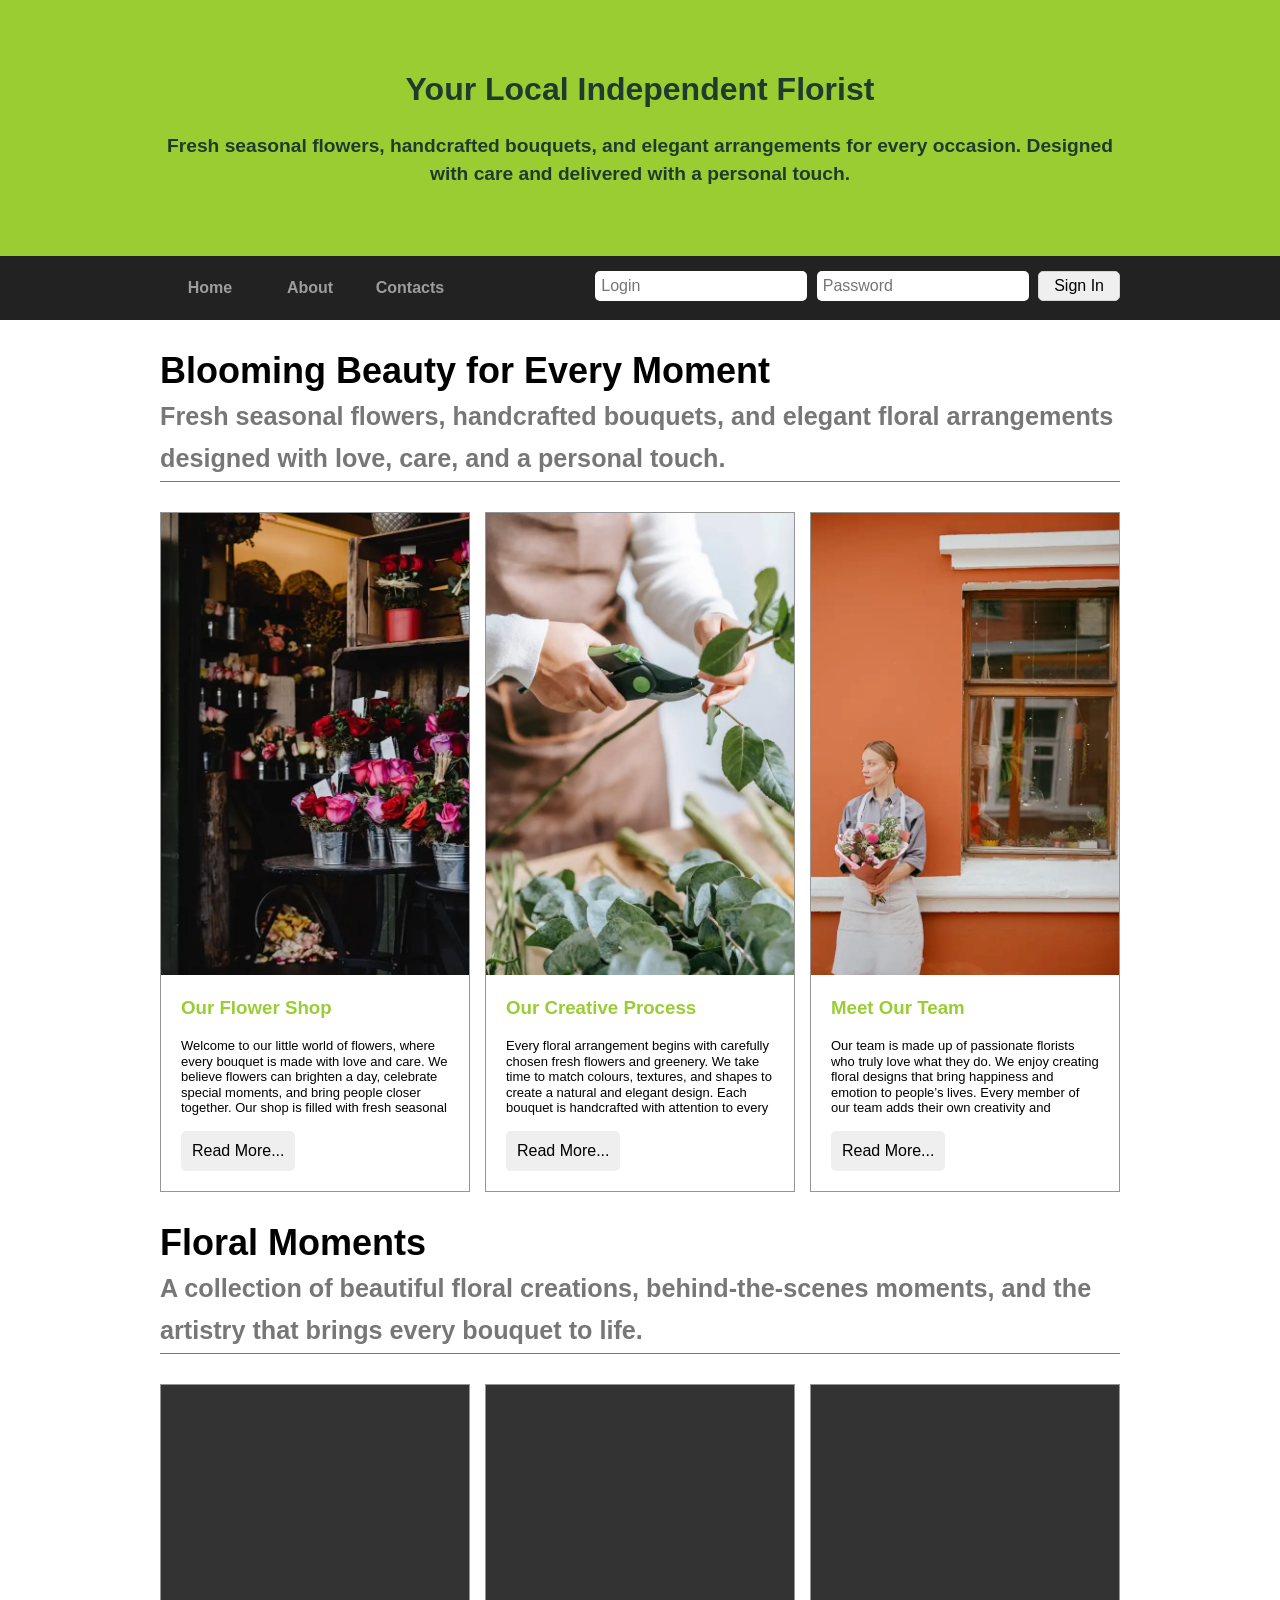
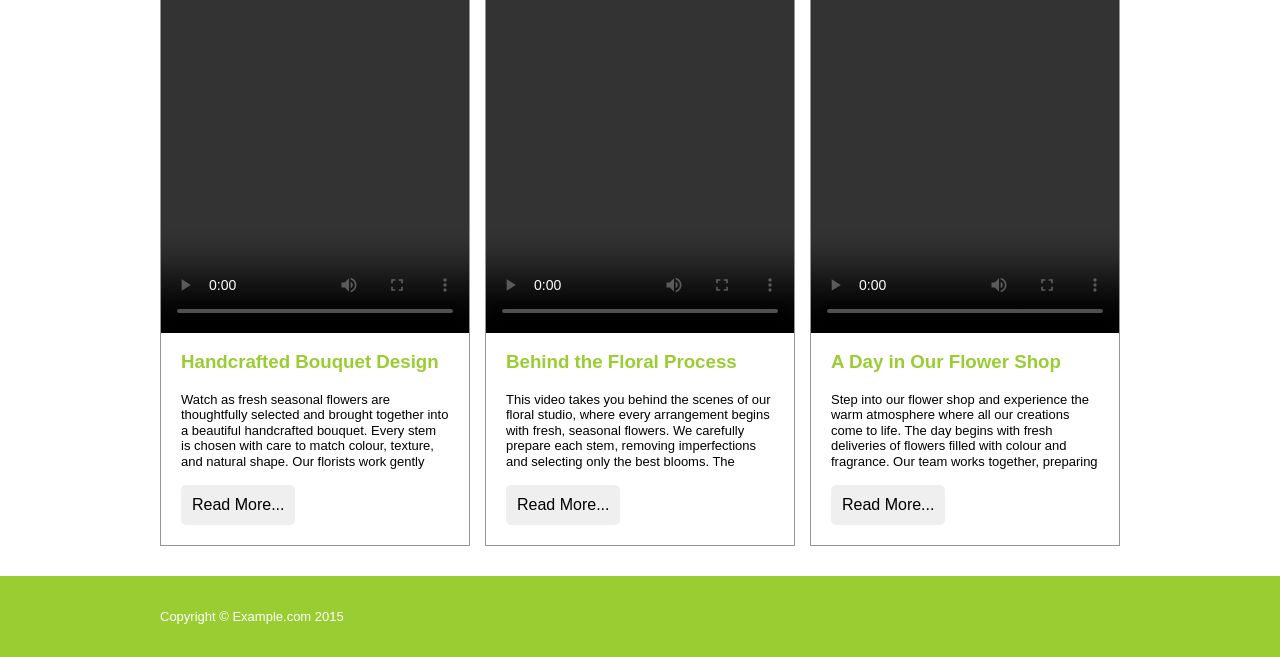
==== index.html @ 8639bf20 "add links for all pages" ====
<!DOCTYPE html>
<html lang="en">
<head>
    <meta charset="UTF-8">
    <meta http-equiv="X-UA-Compatible" content="IE=edge">
    <meta name="viewport" content="width=device-width, initial-scale=1.0">
	<link rel="stylesheet" type="text/css" href="css/normalize.css">
	<link rel="stylesheet" href="css/style.css">
    <title>Your Local Independent Florist</title>
</head>
<body>
    <header class="header">
        <div class="container">
            <h1>Your Local Independent Florist</h1>
            <h2><small>Fresh seasonal flowers, handcrafted bouquets, and elegant arrangements for every occasion. 
				Designed with care and delivered with a personal touch.</small></h2>
        </div>
    </header>
    <nav class="page-navigation">
		<div class="container">
			<ul>
				<li><a href="index.html">Home</a></li>
				<li><a href="about.html">About</a></li>
				<li><a href="contacts.html">Contacts</a></li>
			</ul>

			<!-- LOGIN FORM -->
			<form action="#" class="login">
				<input type="text" placeholder="Login" required="">
				<input type="password" placeholder="Password" required="">
				<input type="submit" value="Sign In">
			</form>
			<!-- /LOGIN FORM -->
		</div>
	</nav>
    <main>
        <div class="container">
            <h2 class="collection-title">Blooming Beauty for Every Moment<br>
				<small>Fresh seasonal flowers, handcrafted bouquets, and elegant floral arrangements designed 
					with love, care, and a personal touch.</small></h2>
            <div class="collections">
				<!-- add slider  -->
				<div class="collection-item-outer">
					<div class="collection-item">
						<img src="images/profile3.webp" alt="List picture">
						<div class="collection-text">
							<h3>Our Flower Shop</h3>
							<p>Welcome to our little world of flowers, where every bouquet is made with 
								love and care. We believe flowers can brighten a day, celebrate special 
								moments, and bring people closer together. Our shop is filled with fresh 
								seasonal blooms, soft colours, and natural beauty. Every arrangement is 
								designed to feel personal and unique. Whether it is a small gift or a large 
								celebration, we want every customer to feel welcome here. We carefully select 
								flowers to ensure freshness and quality every day. Creating warm and beautiful 
								floral experiences is at the heart of everything we do.
							</p>
							<button onclick="showText(this)">Read More...</button>
						</div>
					</div>
				</div>
				<div class="collection-item-outer">
					<div class="collection-item">
						<img src="images/profile1.webp" alt="List picture">
						<div class="collection-text">
							<h3>Our Creative Process</h3>
							<p>Every floral arrangement begins with carefully chosen fresh flowers and greenery. 
								We take time to match colours, textures, and shapes to create a natural and elegant 
								design. Each bouquet is handcrafted with attention to every small detail. We believe 
								the creative process should feel calm, thoughtful, and inspiring. From the first stem 
								to the final ribbon, every step is done with care. Seasonal flowers help us create 
								arrangements that feel fresh and full of life. Our goal is to make every bouquet look 
								beautiful and feel meaningful.
							</p>
							<button onclick="showText(this)">Read More...</button>
						</div>
					</div>
				</div>
				<div class="collection-item-outer">
					<div class="collection-item">
						<img src="images/profile2.webp" alt="List picture">
						<div class="collection-text">
							<h3>Meet Our Team</h3>
							<p>Our team is made up of passionate florists who truly love what they do. We enjoy creating 
								floral designs that bring happiness and emotion to people’s lives. Every member of our team 
								adds their own creativity and personal touch to each arrangement. We work together in a 
								warm and friendly atmosphere filled with inspiration and fresh flowers. Attention to detail 
								and care for our customers are very important to us. We love helping people choose flowers 
								for both everyday moments and special occasions. Sharing beauty through flowers is what inspires 
								us every day.
							</p>
							<button onclick="showText(this)">Read More...</button>
						</div>
					</div>
				</div>
			</div>
            <h2 class="collection-title">Floral Moments<br>
				<small>A collection of beautiful floral creations, behind-the-scenes moments, and the artistry that brings 
					every bouquet to life.</small></h2>
            <div class="collections">
				<div class="collection-item-outer">
					<div class="collection-item">
						
							<video controls="">
								<source src="video/clip1.mp4" type="video/mp4">
							</video>
						
						<div class="collection-text">
							<h3>Handcrafted Bouquet Design</h3>
							<p>Watch as fresh seasonal flowers are thoughtfully selected and brought together into a beautiful 
								handcrafted bouquet. Every stem is chosen with care to match colour, texture, and natural shape. 
								Our florists work gently and precisely to create a balanced and elegant arrangement. You can see 
								how simple blooms slowly transform into something truly special. Each step is done by hand, with 
								attention to detail and a calm creative flow. The result is a bouquet that feels natural, warm, 
								and full of life. It is a small glimpse into the art behind every floral design we create.
							</p>
							<button onclick="showText(this)">Read More...</button>
						</div>
					</div>
				</div>
				<div class="collection-item-outer">
					<div class="collection-item">
						
							<video controls="">
								<source src="video/clip2.mp4" type="video/mp4">
							</video>
						
						<div class="collection-text">
							<h3>Behind the Floral Process</h3>
							<p>This video takes you behind the scenes of our floral studio, where every arrangement begins with 
								fresh, seasonal flowers. We carefully prepare each stem, removing imperfections and selecting only 
								the best blooms. The process is slow and thoughtful, allowing creativity to guide every decision. 
								Colours and shapes are combined in a way that feels natural and harmonious. You will see how ideas 
								gradually turn into real floral compositions. Every detail matters, from the first selection to the 
								final arrangement. It is a quiet look into the care and passion behind our work.
							</p>
							<button onclick="showText(this)">Read More...</button>
						</div>
					</div>
				</div>
				<div class="collection-item-outer">
					<div class="collection-item">
						
							<video controls="">
								<source src="video/clip3.mp4" type="video/mp4">
							</video>
						
						<div class="collection-text">
							<h3>A Day in Our Flower Shop</h3>
							<p>Step into our flower shop and experience the warm atmosphere where all our creations come to life. The 
								day begins with fresh deliveries of flowers filled with colour and fragrance. Our team works together, 
								preparing bouquets for different occasions and special moments. Customers come in looking for something 
								meaningful, and we help them choose with care and attention. Throughout the day, the shop is filled with 
								creativity, conversation, and the beauty of nature. Every arrangement is made with a personal touch and 
								genuine passion. It is a simple but inspiring glimpse into our everyday world.
							</p>
							<button onclick="showText(this)">Read More...</button>
						</div>
					</div>  
				</div>
			</div>
        </div>
    </main>
    <footer class="footer">
		<div class="container">
			<p>Copyright © Example.com 2015</p>
		</div>
	</footer>
	<script type="text/javascript" src="js/script.js"></script>
</body>
</html>
---- css/style.css ----
/* GENERAL */
body {
	font-family: Arial, San-Serif;
	font-size: 100%;
}
ul {
	margin: 0;
	padding: 0;
}
ul li {
	list-style-type: none;
}
a {
	text-decoration: none;
}
p {
	font-size: 13px;
	line-height: 1.2em;
}
.container {
	margin: 0 auto;
	width: 960px;
}
/* HEADER */
.header {
    padding: 50px 0;
    background-color: yellowgreen;
}
.header h1,
.header h2 {
    color: #1F3B2D; 
    text-align: center;
}
/* NAVIGATION */
.page-navigation {
	background-color: #222;
	min-height: 64px;
}
.page-navigation li {
    float: left;
    width: 100px;
}
.page-navigation a {
    display: block;
    color: #9d9d9d;
    font-weight: bold;
    text-align: center;
    line-height: 4em;
}
.page-navigation li a:hover {
	color: yellowgreen;
	background-color: black;
}
.login {
    float: right;
    padding: 15px 0;
}
.login input[type="text"],
.login input[type="password"] {
    padding: 5px;
    margin-right: 5px;
    border: 1px solid transparent;
    border-radius: 5px;
    outline: none;
}
.login input[type="submit"] {
    padding: 5px 15px;
    border: 1px solid lightgray;
    border-radius: 5px;
}
.login input[type="submit"]:hover,
button:hover {
    background-color: darkgrey;
    color: white;
}
/* MAIN */
.collection-title {
    padding-bottom: 5px;
    border-bottom: 1px solid #777;
    font-size: 36px;
}
.collection-title small {
    color: #777;
    font-size: 70%;
}
.collections {
    overflow: auto;
}
.collections > div:first-child {
    padding-left: 0;
    padding-right: 10px;
}
.collections > div:last-child {
    padding-left: 10px;
    padding-right: 0;
}
.collection-item-outer {
    float: left;
    padding-right: 5px;
    padding-left: 5px;
    width: calc(100% /3);
    box-sizing: border-box;
}
.collection-item {
    border: 1px solid #959595;
}
.collection-item img {
    width: 100%;
}
.collection-text {
    padding: 0 20px 20px 20px;
}
.collection-text h3 {
    color: yellowgreen;
    white-space: nowrap;
    overflow: hidden;
    text-overflow: ellipsis;
}
.collection-text p {
    height: 80px;
    overflow: hidden;
}
.collection-text button {
    padding: 10px;
    border: 1px solid transparent;
    border-radius: 5px;
}
.collection-item video {
    width: 100%;
    aspect-ratio: 9 / 16;
    object-fit: contain;
    display: block;
    background-color: black;
}


/* FOOTER */
.footer {
    background-color: yellowgreen;
    color: white;
    padding: 20px 0;
    margin-top: 30px;
}
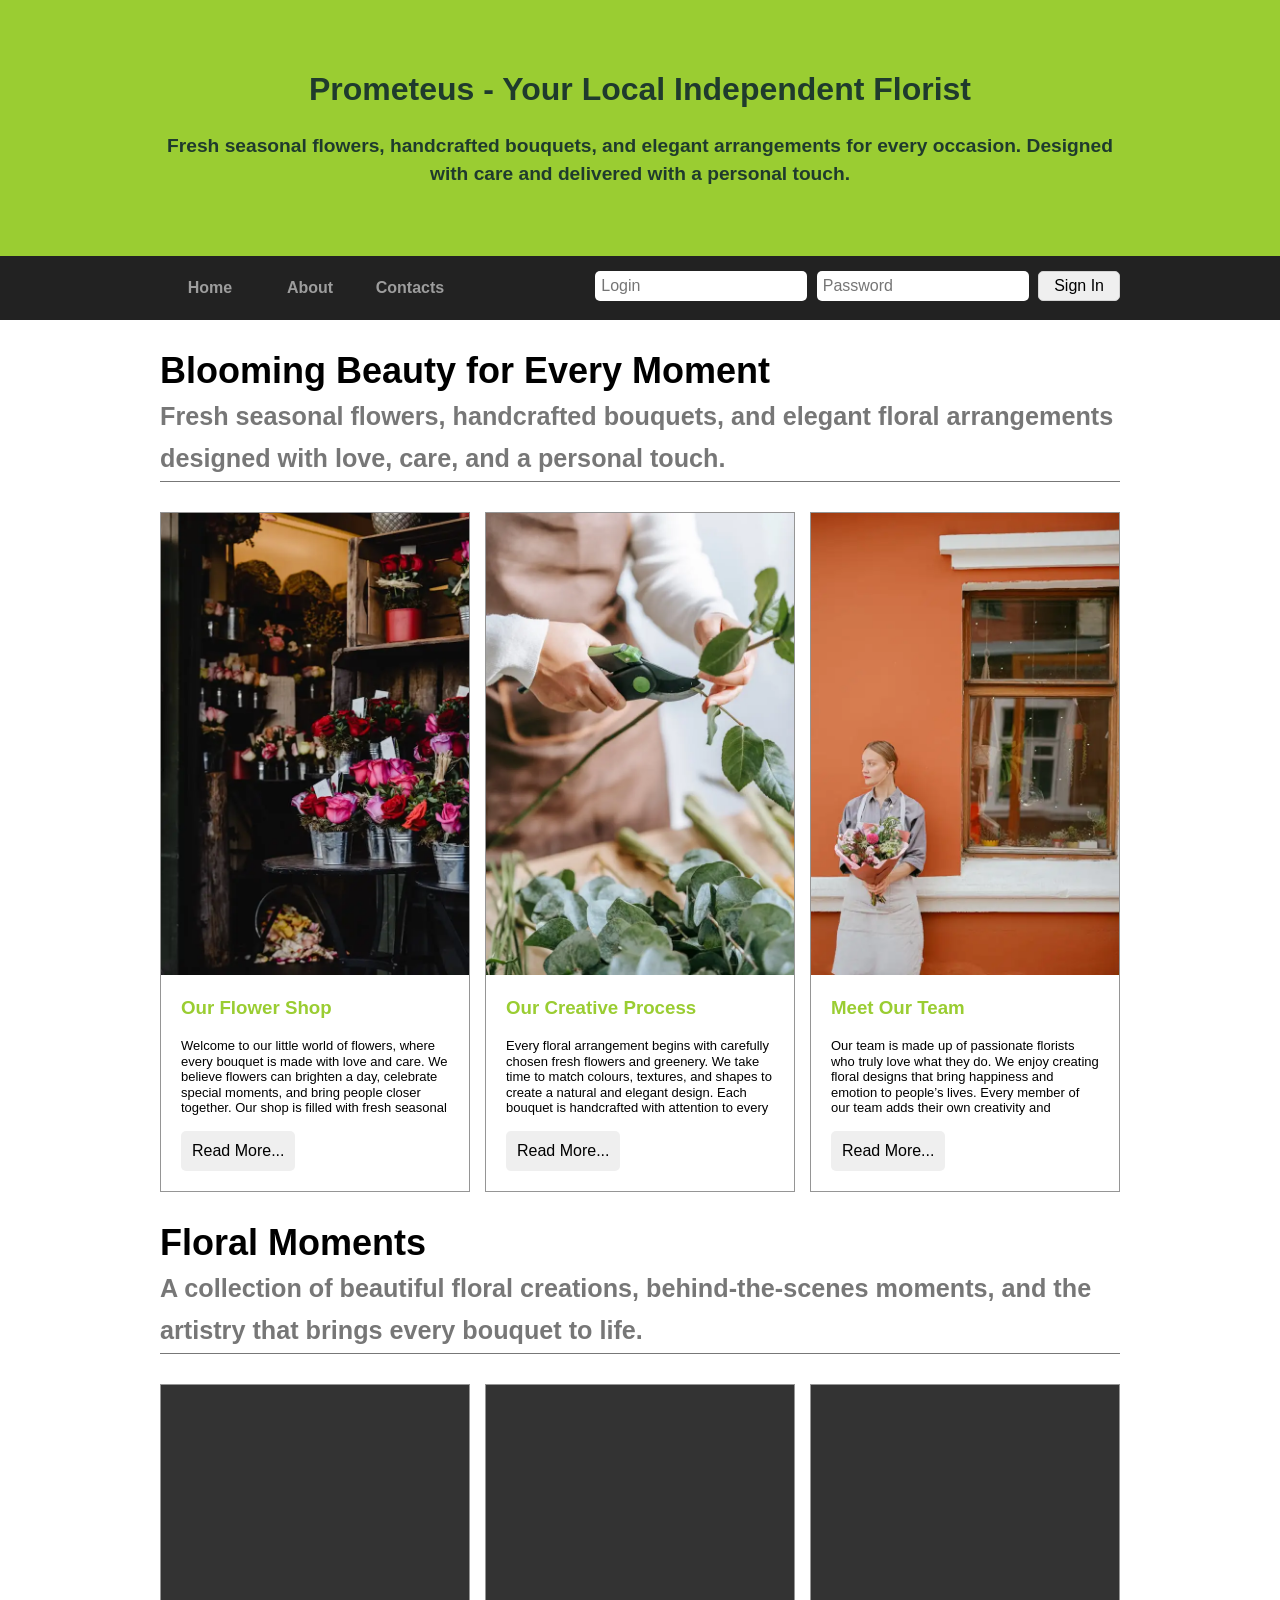
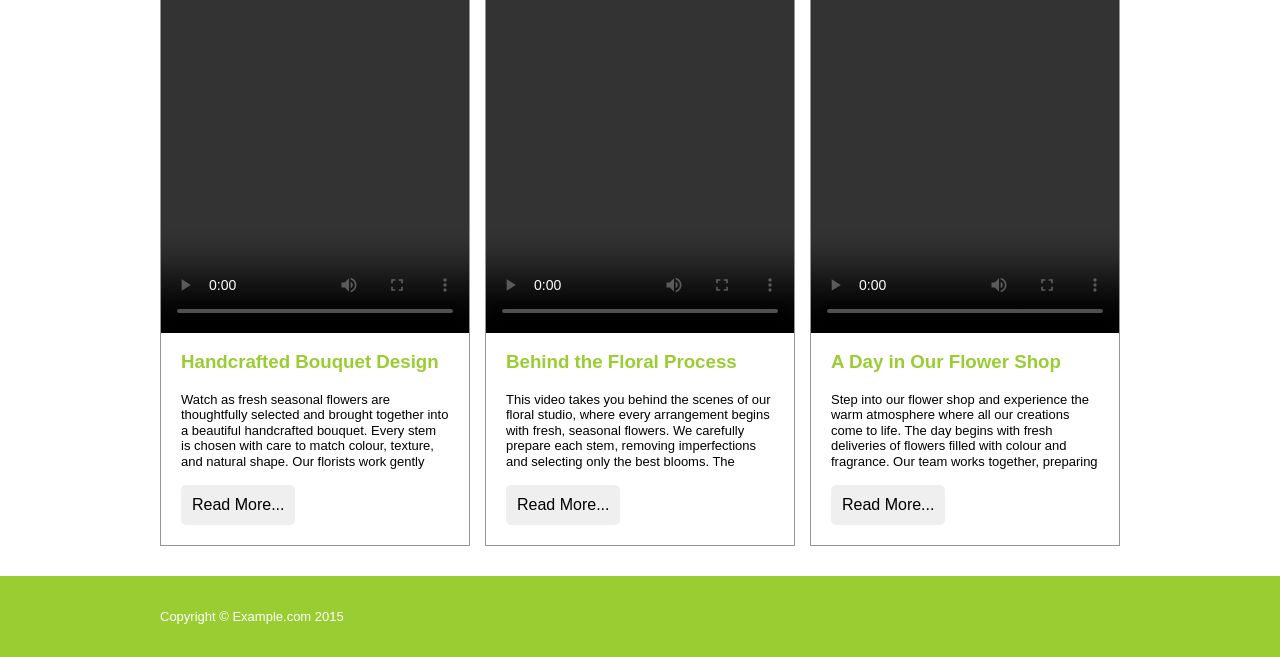
==== commit 1ae002f7: "add Prometeus to title" ====
--- a/index.html
+++ b/index.html
@@ -6,12 +6,12 @@
     <meta name="viewport" content="width=device-width, initial-scale=1.0">
 	<link rel="stylesheet" type="text/css" href="css/normalize.css">
 	<link rel="stylesheet" href="css/style.css">
-    <title>Your Local Independent Florist</title>
+    <title>Prometeus - Your Local Independent Florist</title>
 </head>
 <body>
     <header class="header">
         <div class="container">
-            <h1>Your Local Independent Florist</h1>
+            <h1>Prometeus - Your Local Independent Florist</h1>
             <h2><small>Fresh seasonal flowers, handcrafted bouquets, and elegant arrangements for every occasion. 
 				Designed with care and delivered with a personal touch.</small></h2>
         </div>
--- a/css/style.css
+++ b/css/style.css
@@ -131,6 +131,82 @@
     object-fit: contain;
     display: block;
     background-color: black;
+}
+
+/* SLIDER */
+
+/* ABOUT PAGE */
+.about-grid {
+    display: grid;
+    grid-template-columns: 1fr 1fr;
+    grid-gap: 20px;
+}
+
+.about-content {
+    color: #1F3B2D;
+    border: 1px solid #959595;
+    border-radius: 5px;
+    padding: 0 10px 10px 10px;
+    background-image: linear-gradient(to bottom, #BEDF7C, yellowgreen);
+}
+
+.about-content-text {
+    font-size: 1em;
+    line-height: 1.5em;
+}
+
+/* CONTACT PAGE */
+.contact-info {
+    margin-top: 20px;
+    line-height: 2em;
+    font-size: 1.5em;
+}
+/* CONTACT FORM */
+.send-message {
+    font-size: 1.5em;
+    margin-top: 20px;
+    resize: vertical;
+}
+.contact-form {
+    display: grid;
+    grid-template-areas:
+        "name email"
+        "message message"
+        "submit submit";
+    grid-gap: 20px;
+    margin-top: 20px;
+}
+
+.form-name {
+    grid-area: name;
+}
+
+.form-email {
+    grid-area: email;
+
+}
+
+.form-message {
+    grid-area: message;
+    height: 200px;
+    resize: vertical;
+}
+
+.form-submit {
+    grid-area: submit;
+    background-color: yellowgreen;
+    color: white;
+    border: 1px solid transparent;
+}
+
+.contact-form input,
+.contact-form textarea {
+    width: 100%;
+    padding: 10px;
+    /* margin-bottom: 10px; */
+    border: 1px solid #ccc;
+    border-radius: 5px;
+    box-sizing: border-box;
 }
 
 
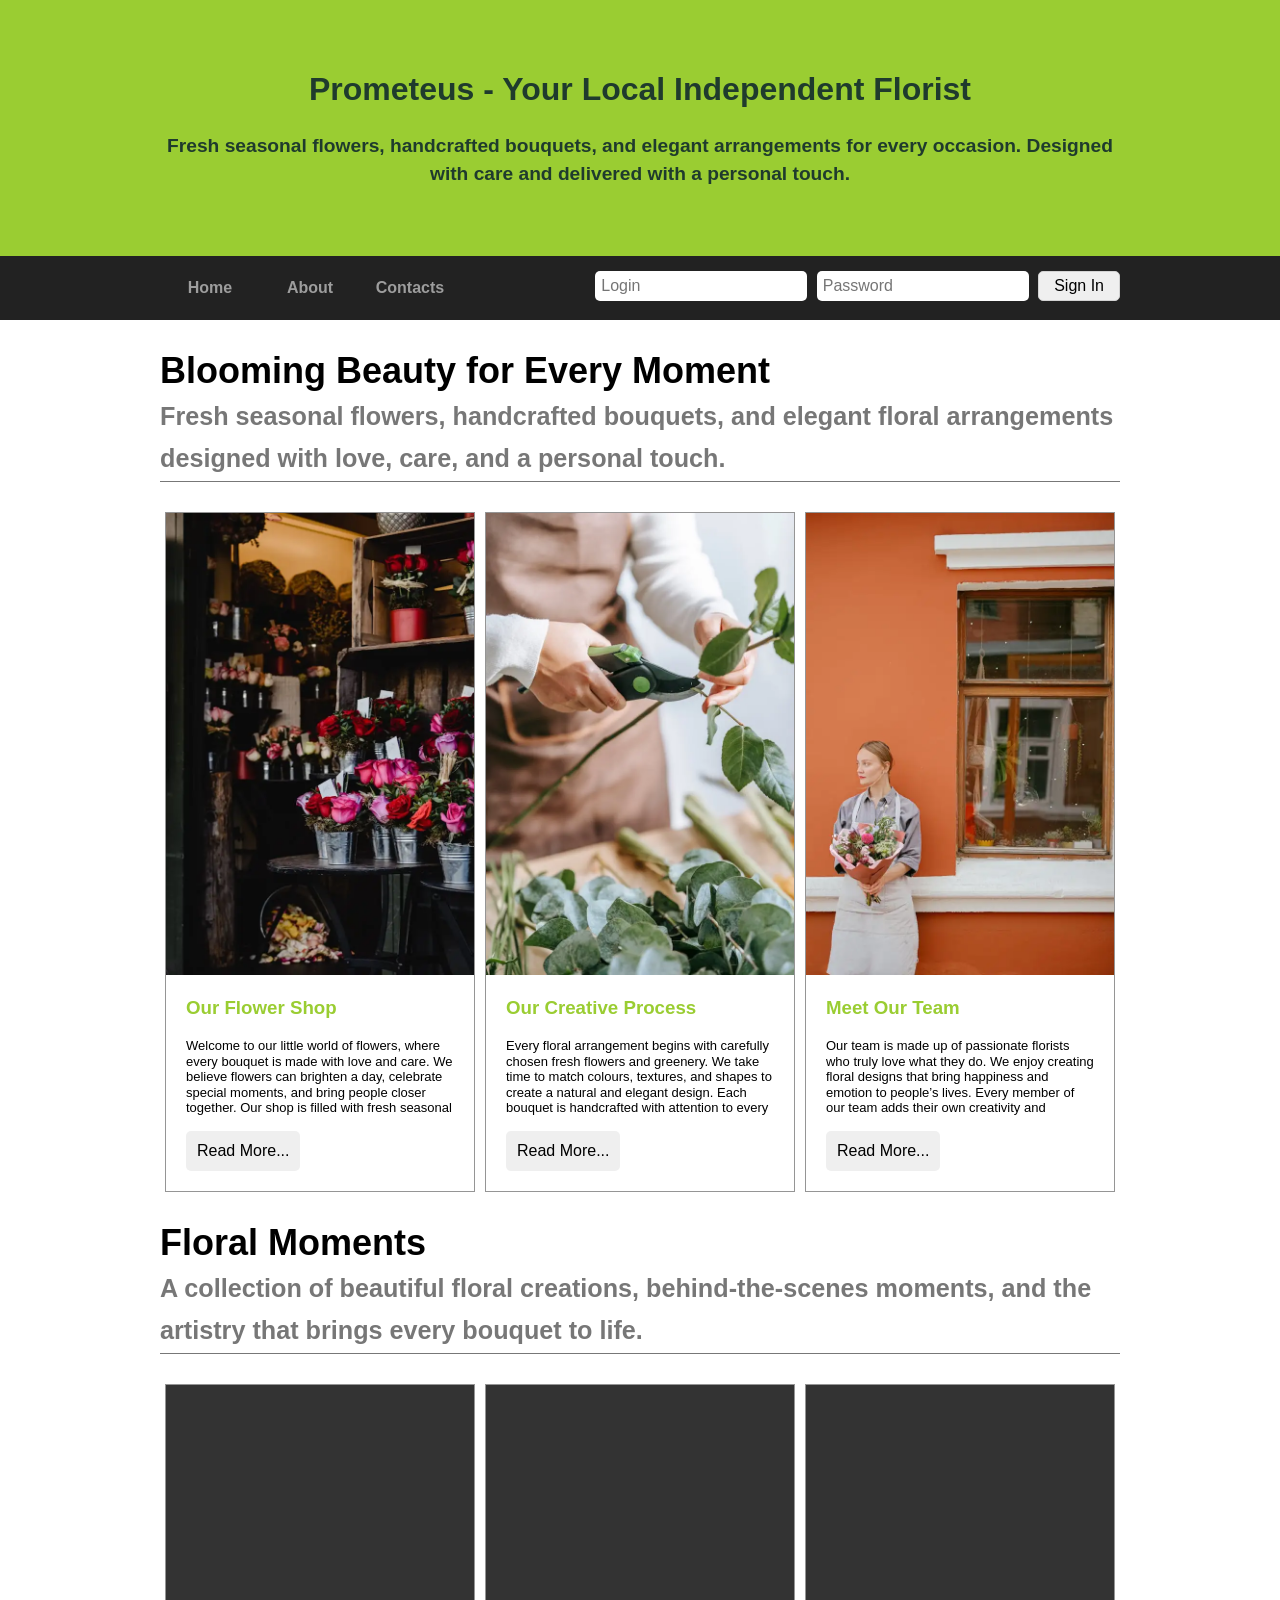
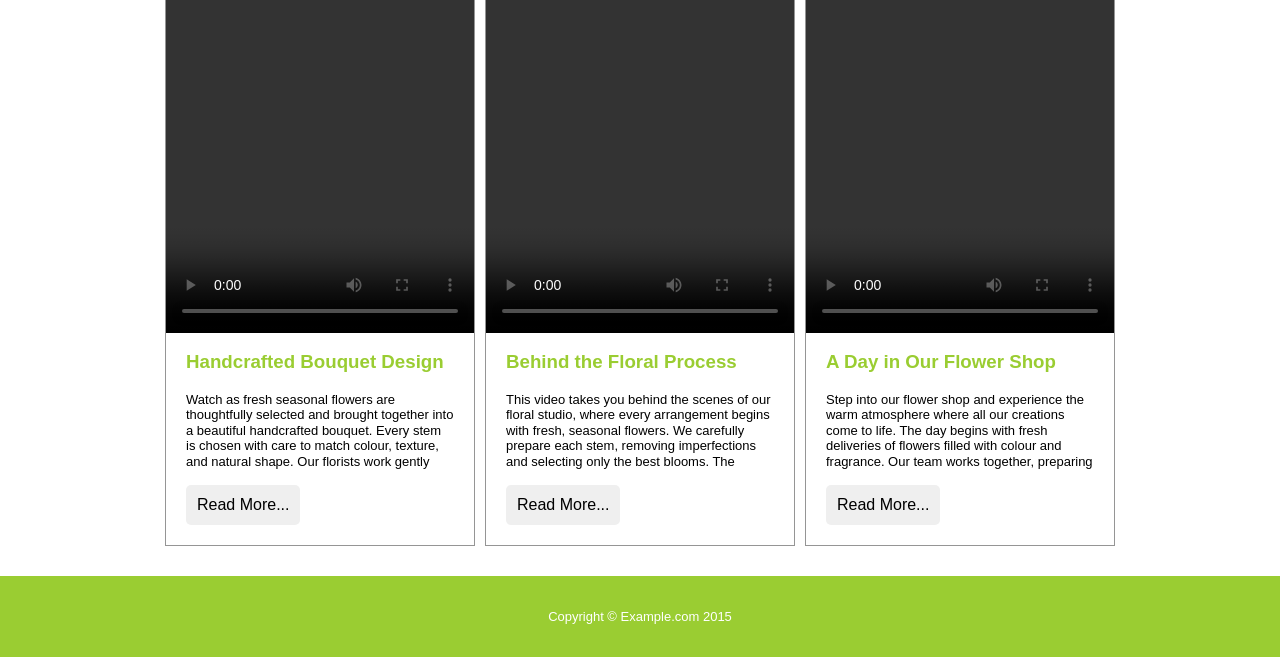
==== commit 98704fe8: "responsive style for footer" ====
--- a/index.html
+++ b/index.html
@@ -161,7 +161,7 @@
         </div>
     </main>
     <footer class="footer">
-		<div class="container">
+		<div class="container footer-container">
 			<p>Copyright © Example.com 2015</p>
 		</div>
 	</footer>
--- a/css/style.css
+++ b/css/style.css
@@ -86,14 +86,14 @@
 .collections {
     overflow: auto;
 }
-.collections > div:first-child {
+/* .collections > div:first-child {
     padding-left: 0;
     padding-right: 10px;
 }
 .collections > div:last-child {
     padding-left: 10px;
     padding-right: 0;
-}
+} */
 .collection-item-outer {
     float: left;
     padding-right: 5px;
@@ -216,4 +216,120 @@
     color: white;
     padding: 20px 0;
     margin-top: 30px;
+}
+
+.footer-container {
+    display: flex;
+    justify-content: center;
+}
+
+/* ADAPTIVE */
+
+/* Tablet — до 768px */
+@media (max-width: 768px) {
+    .container {
+        width: 100%;
+        padding: 0 15px;
+        box-sizing: border-box;
+    }
+
+    /* Картки — по 2 в ряд */
+    .collection-item-outer {
+        width: calc(100% / 2);
+    }
+
+    /* Третя картка — повна ширина */
+    .collection-item-outer:last-child {
+        width: 100%;
+    }
+
+    /* Навігація */
+    .page-navigation li {
+        width: 80px;
+    }
+
+    .login {
+        float: none;
+    
+        display: flex;
+        flex-direction: row;
+        justify-content: center;
+        /* align-items: center; */
+        flex-wrap: nowrap;
+        gap: 5px;
+        padding: auto 0;
+    }
+
+    .login input {
+        flex-shrink: 1;
+        min-width: 0;
+    }
+
+    /* About grid — одна колонка */
+    .about-grid {
+        grid-template-columns: 1fr;
+    }
+
+    /* Contact form */
+    .contact-form {
+        grid-template-areas:
+            "name"
+            "email"
+            "message"
+            "submit";
+        grid-template-columns: 1fr;
+    }
+}
+
+/* Mobile — до 480px */
+@media (max-width: 480px) {
+    /* Картки — по одній */
+    .collection-item-outer {
+        width: 100%;
+        padding: 0;
+
+    }
+
+
+
+    /* Навігація — повна ширина */
+    .page-navigation .container {
+        display: flex;
+        flex-direction: column;
+        align-items: center;
+    }
+
+    .page-navigation ul {
+        display: flex;
+        justify-content: center;
+        width: 100%;
+    }
+
+    .page-navigation li {
+        width: auto;
+        flex: 1;
+    }
+
+    /* Login — під навігацію */
+    .login {
+        float: none;
+        display: flex;
+        justify-content: center;
+        flex-wrap: wrap;
+        gap: 5px;
+        padding: 10px 0;
+    }
+
+    .login input {
+        width: 120px;
+    }
+
+    /* Заголовок */
+    .header h1 {
+        font-size: 1.3em;
+    }
+
+    .collection-title {
+        font-size: 24px;
+    }
 }
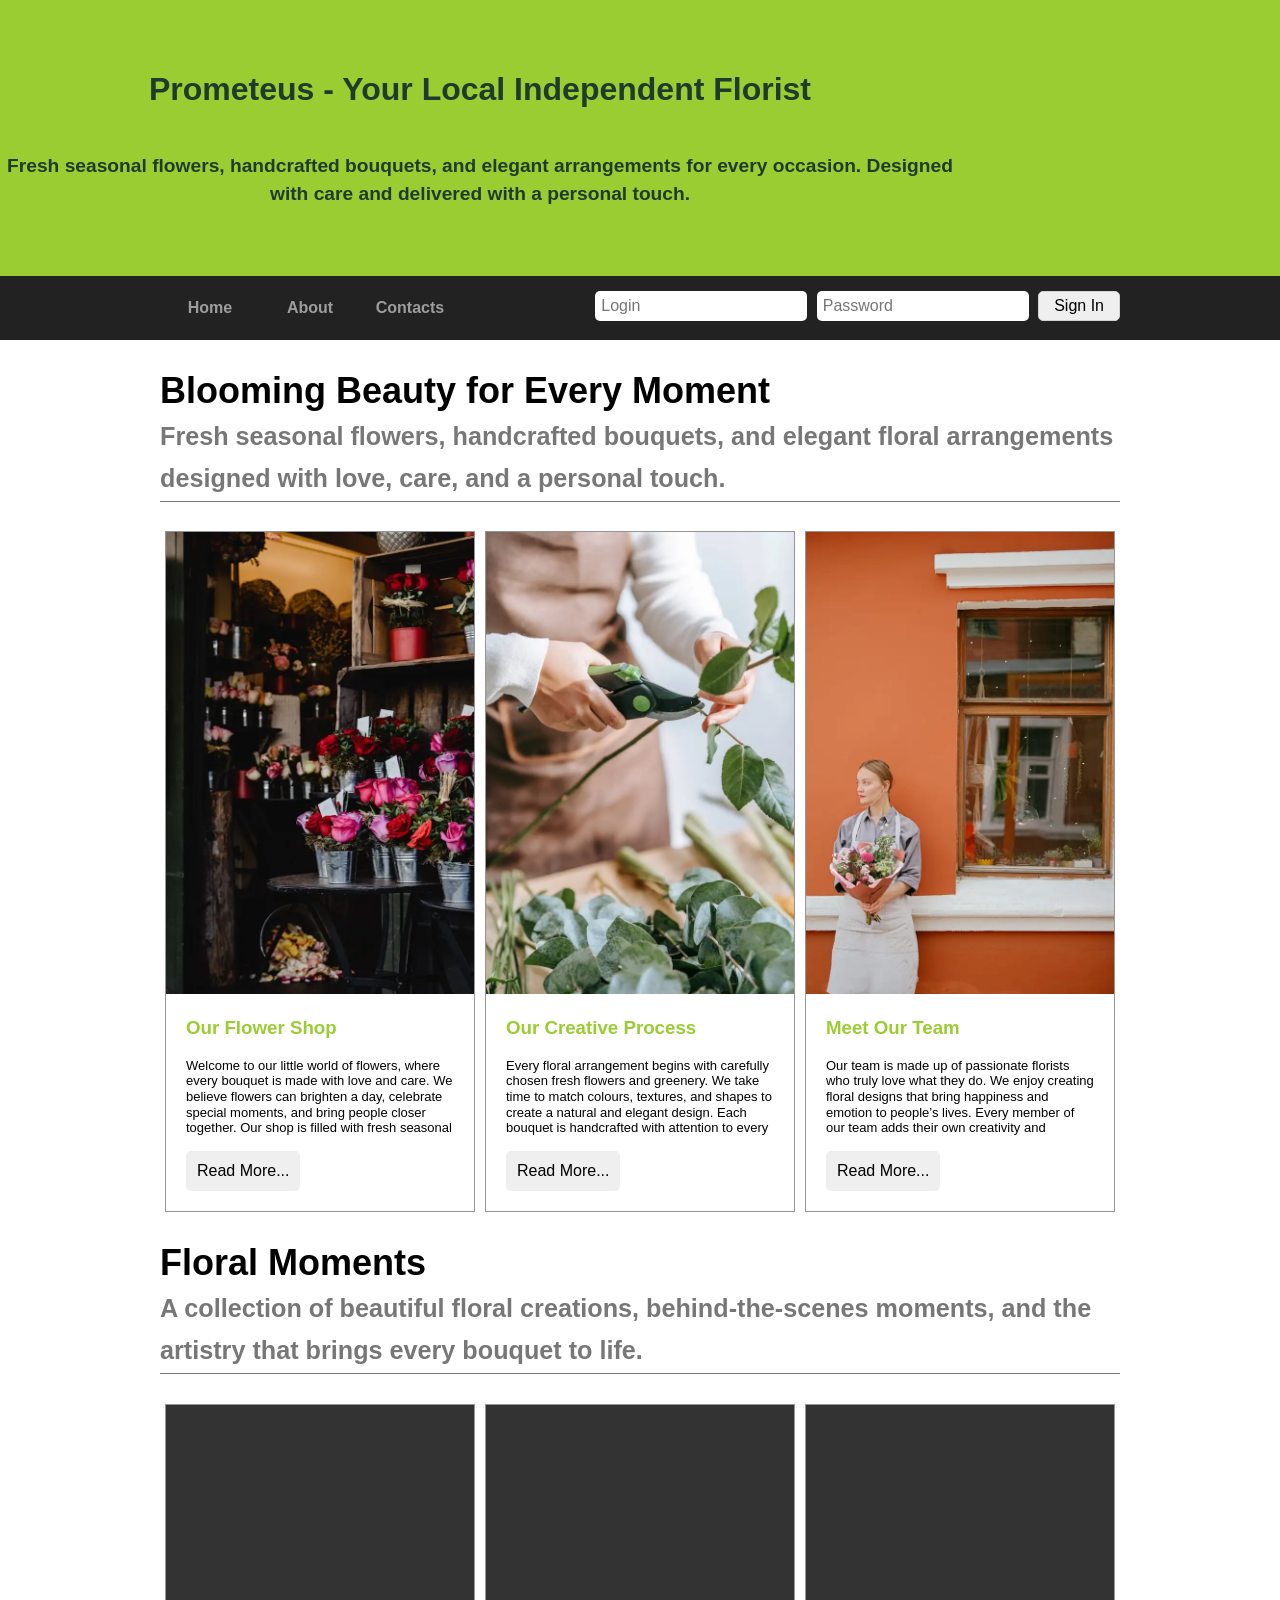
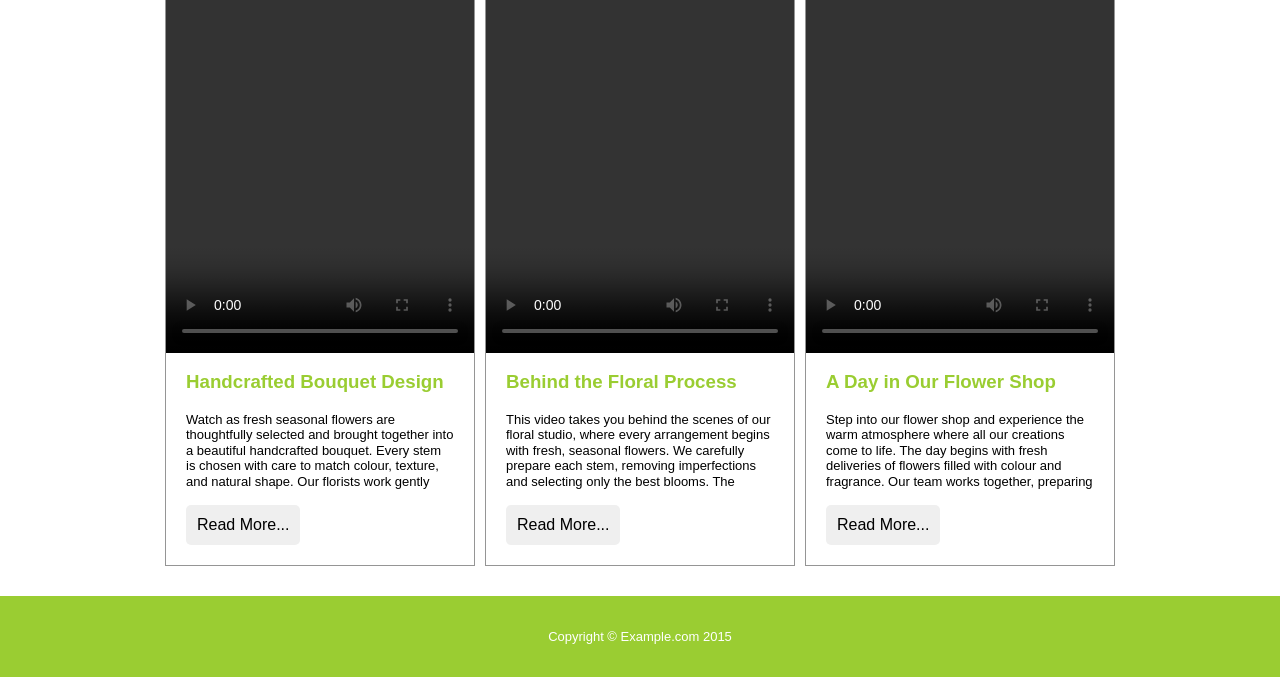
==== commit e47fa181: "responsive style for header and nav" ====
--- a/index.html
+++ b/index.html
@@ -10,7 +10,7 @@
 </head>
 <body>
     <header class="header">
-        <div class="container">
+        <div class="header-container">
             <h1>Prometeus - Your Local Independent Florist</h1>
             <h2><small>Fresh seasonal flowers, handcrafted bouquets, and elegant arrangements for every occasion. 
 				Designed with care and delivered with a personal touch.</small></h2>
--- a/css/style.css
+++ b/css/style.css
@@ -2,6 +2,7 @@
 body {
 	font-family: Arial, San-Serif;
 	font-size: 100%;
+
 }
 ul {
 	margin: 0;
@@ -19,18 +20,35 @@
 }
 .container {
 	margin: 0 auto;
-	width: 960px;
+    width: 100%;
+	max-width: 960px;
+    box-sizing: border-box;
+
 }
 /* HEADER */
 .header {
     padding: 50px 0;
     background-color: yellowgreen;
-}
+    width: 100%;
+
+}
+
+.header-container {
+    display: flex;
+    flex-direction: column;
+    align-items: center;
+    justify-content: center;
+    max-width: 960px;
+}
+
 .header h1,
 .header h2 {
     color: #1F3B2D; 
     text-align: center;
 }
+
+
+
 /* NAVIGATION */
 .page-navigation {
 	background-color: #222;
@@ -244,26 +262,35 @@
     }
 
     /* Навігація */
+
+.page-navigation .container {
+        display: flex;
+        flex-direction: column;
+    }
+
+    .page-navigation ul {
+        display: flex;
+        justify-content: center;
+    }
+
+    .login {
+        float: none;
+        display: flex;
+        justify-content: center;
+        flex-wrap: wrap;
+        gap: 5px;
+        padding: 10px 0;
+    }
+
+    .login input[type="text"],
+    .login input[type="password"] {
+        width: 130px;
+    }
+
     .page-navigation li {
         width: 80px;
     }
 
-    .login {
-        float: none;
-    
-        display: flex;
-        flex-direction: row;
-        justify-content: center;
-        /* align-items: center; */
-        flex-wrap: nowrap;
-        gap: 5px;
-        padding: auto 0;
-    }
-
-    .login input {
-        flex-shrink: 1;
-        min-width: 0;
-    }
 
     /* About grid — одна колонка */
     .about-grid {
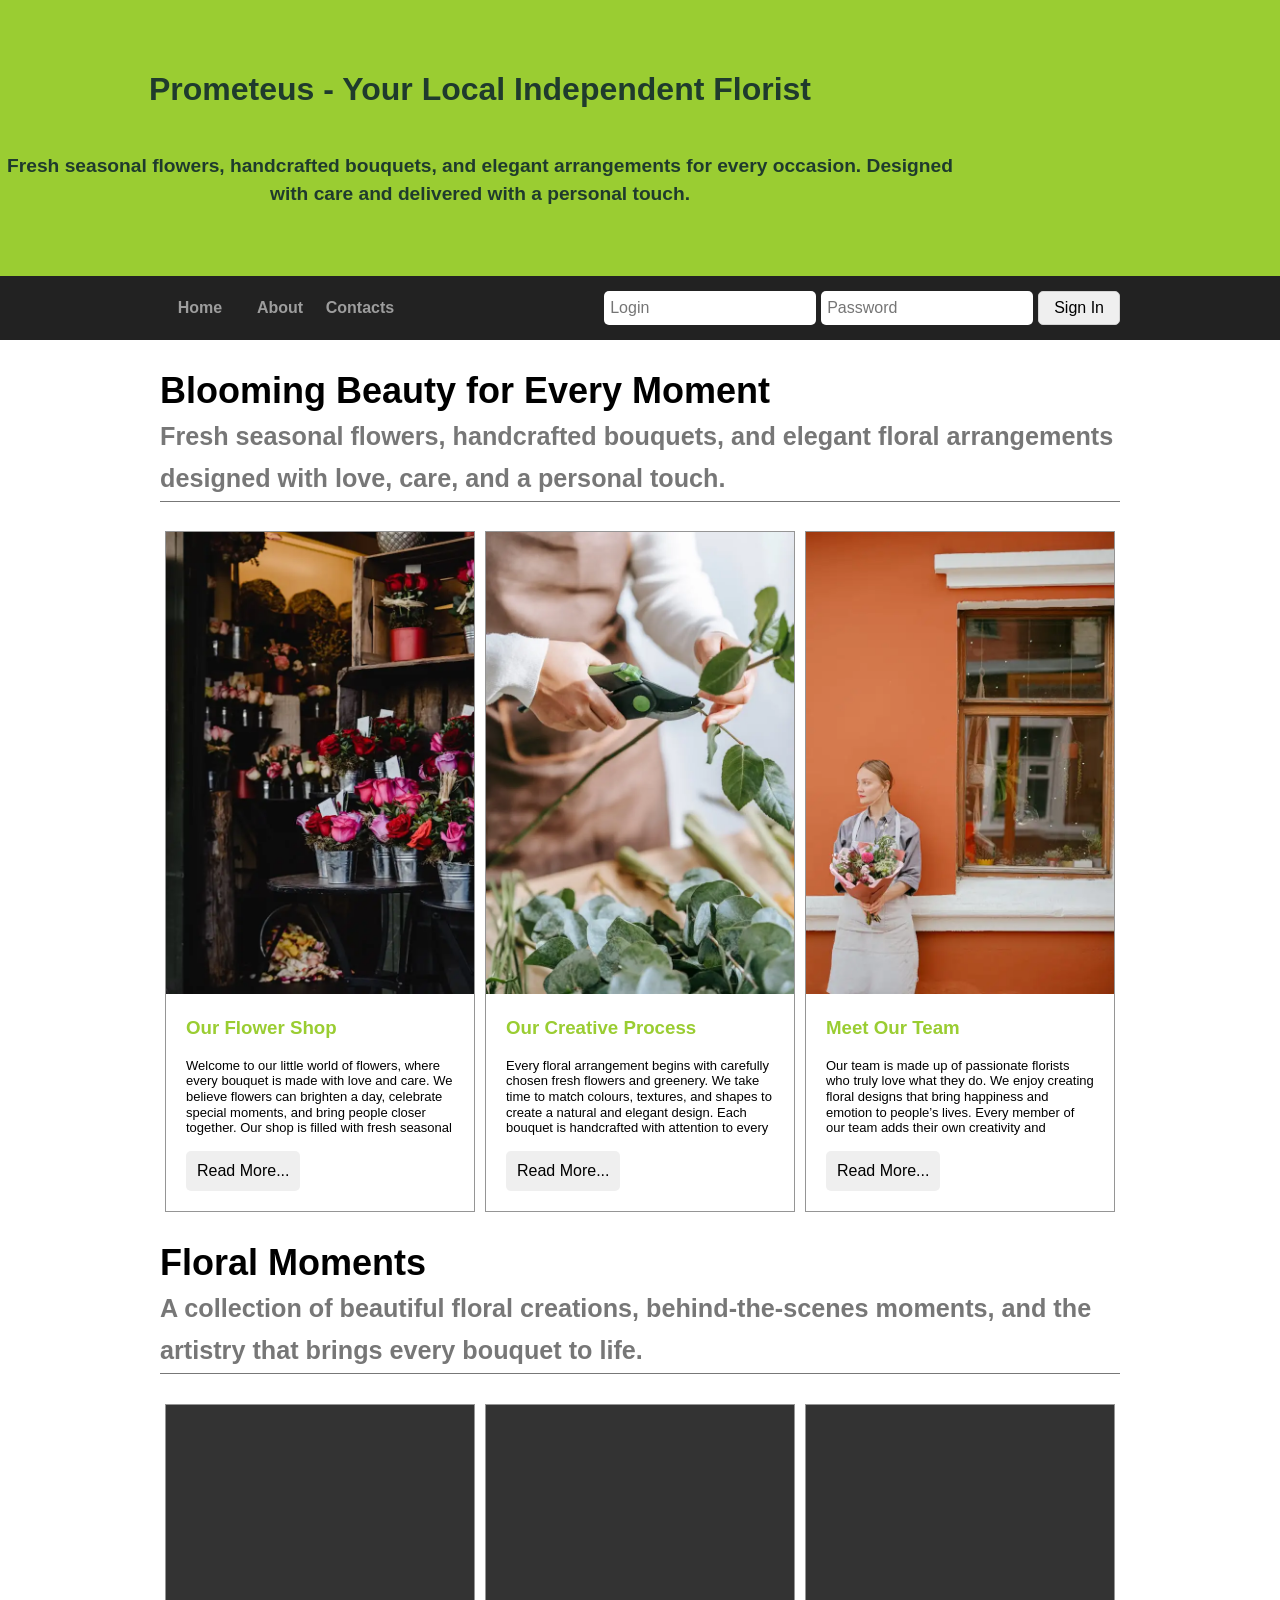
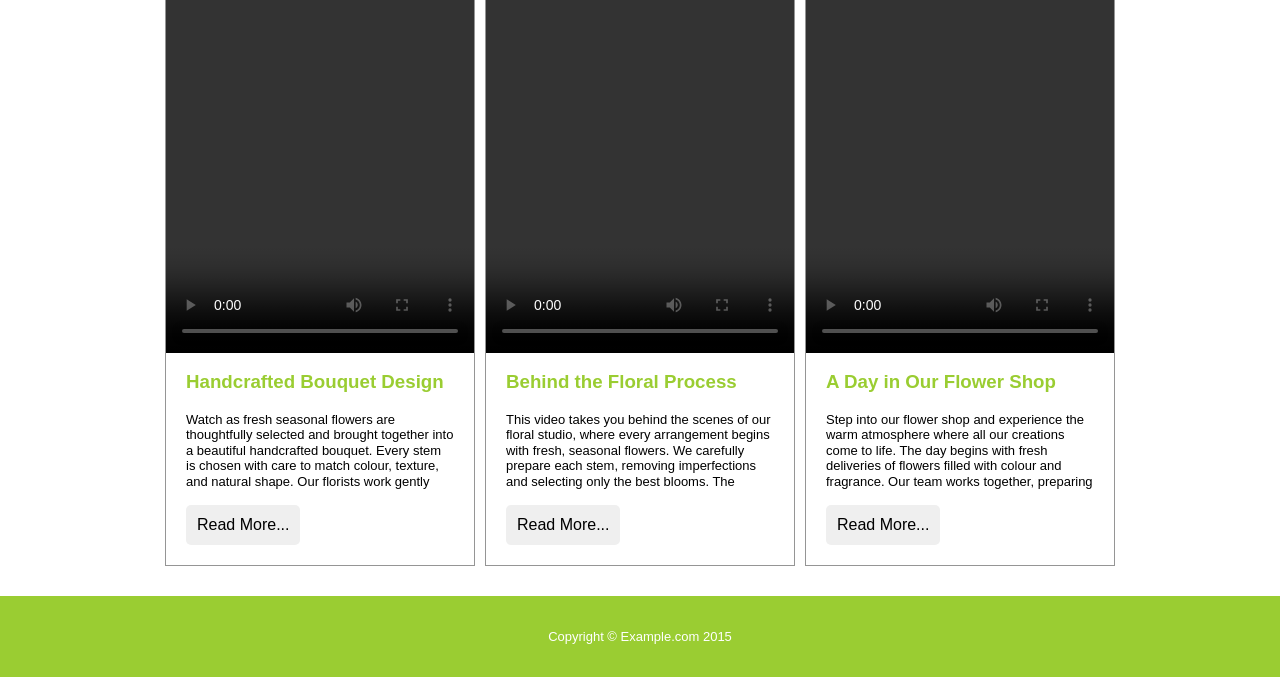
==== commit fcfc20ca: "responsive style for nav" ====
--- a/index.html
+++ b/index.html
@@ -17,8 +17,8 @@
         </div>
     </header>
     <nav class="page-navigation">
-		<div class="container">
-			<ul>
+		<div class="container page-navigation-container">
+			<ul class="navigation">
 				<li><a href="index.html">Home</a></li>
 				<li><a href="about.html">About</a></li>
 				<li><a href="contacts.html">Contacts</a></li>
--- a/css/style.css
+++ b/css/style.css
@@ -54,9 +54,21 @@
 	background-color: #222;
 	min-height: 64px;
 }
+
+.page-navigation-container {
+    display: flex;
+    justify-content: space-between;
+    flex-wrap: wrap;
+}
+
+.navigation {
+    display: flex;
+    justify-content: start;
+}
+
 .page-navigation li {
-    float: left;
-    width: 100px;
+    /* float: left; */
+    width: 80px;
 }
 .page-navigation a {
     display: block;
@@ -70,7 +82,9 @@
 	background-color: black;
 }
 .login {
-    float: right;
+    display: flex;
+    flex-direction: row;
+    justify-content: flex-end;
     padding: 15px 0;
 }
 .login input[type="text"],
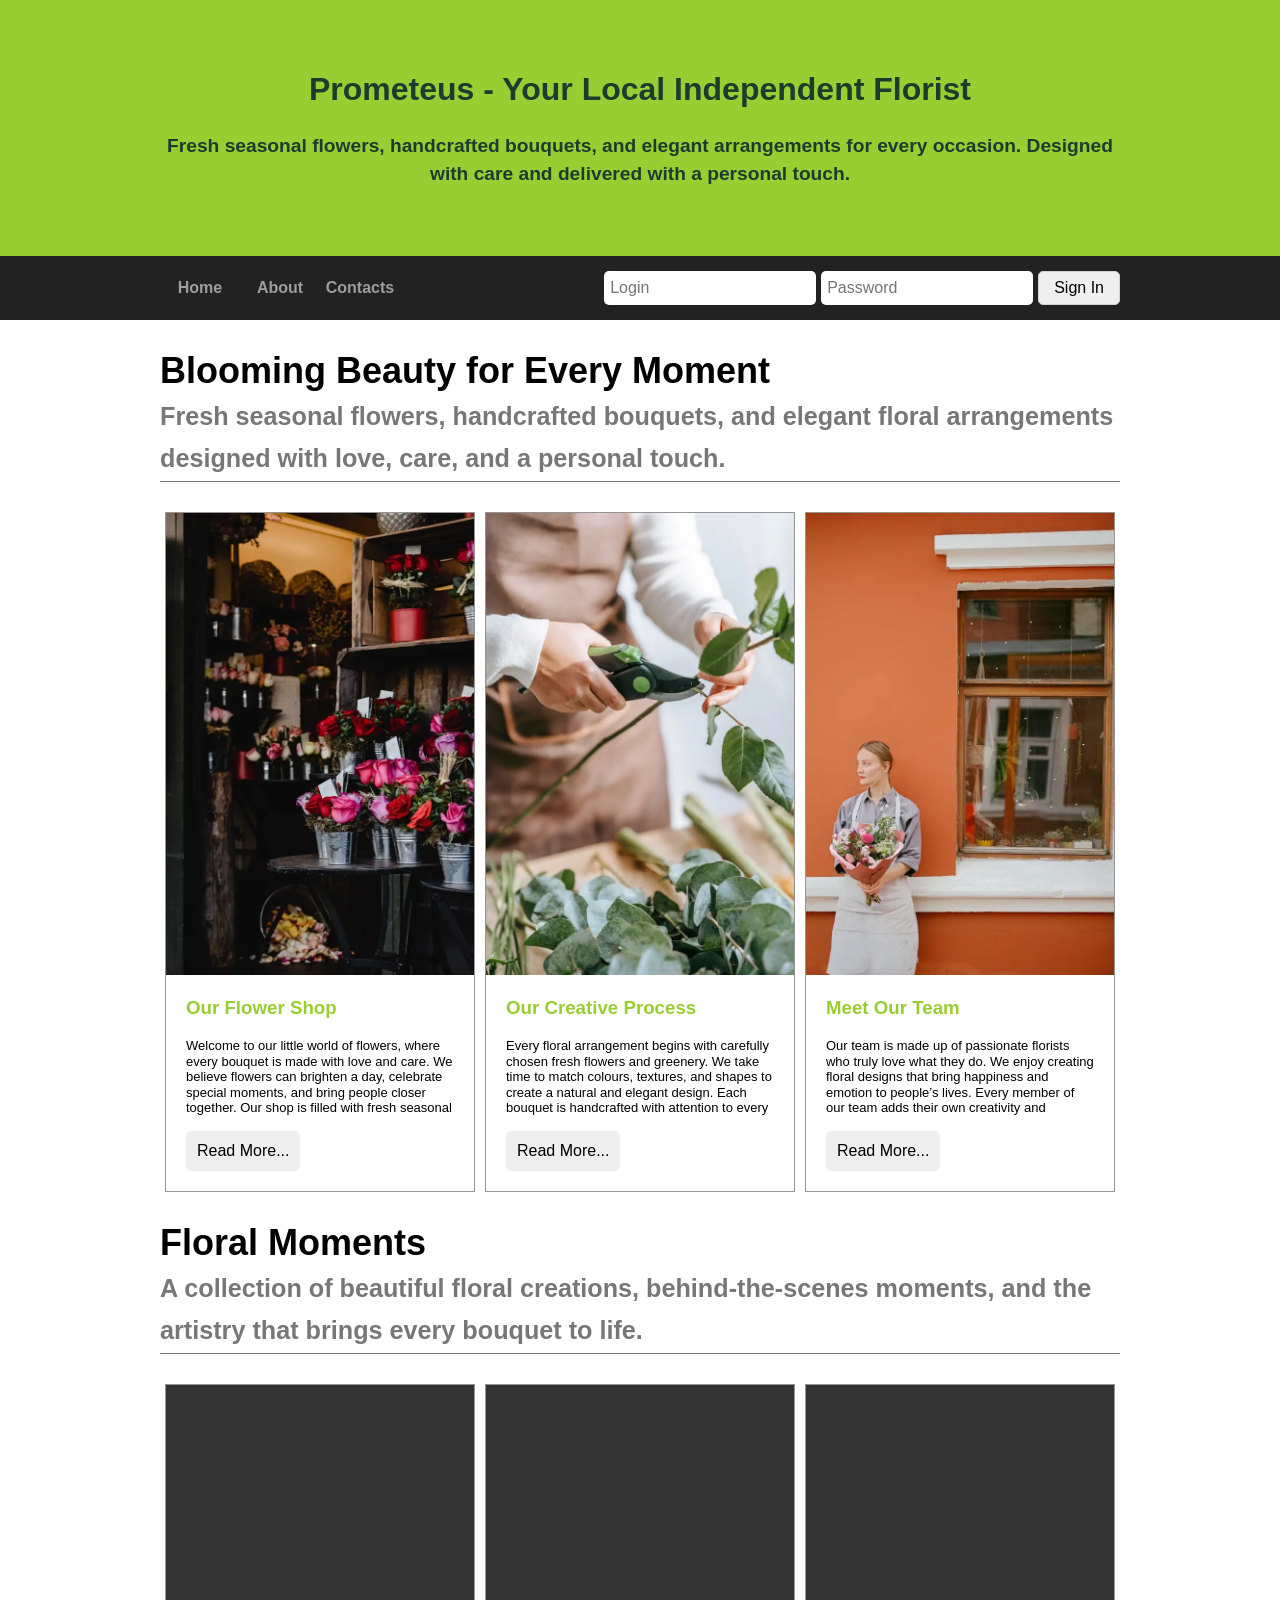
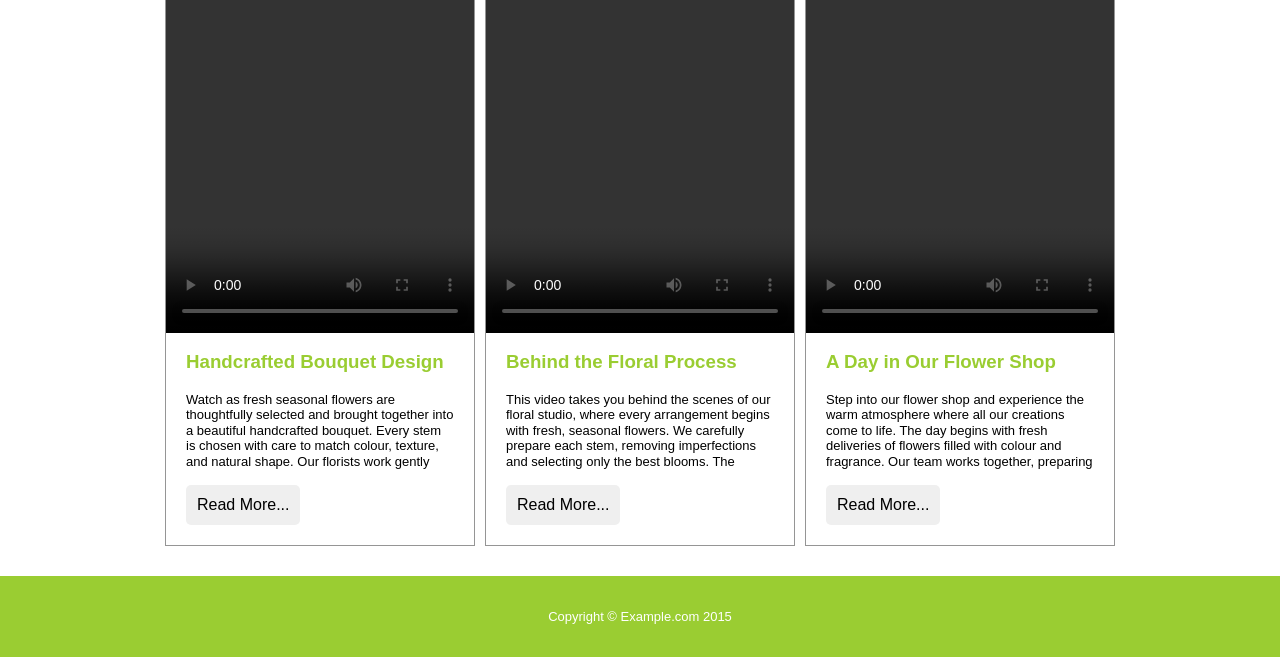
==== commit 5a1ef929: "del unuses styles and add new classes to all page" ====
--- a/index.html
+++ b/index.html
@@ -10,7 +10,7 @@
 </head>
 <body>
     <header class="header">
-        <div class="header-container">
+        <div class="container">
             <h1>Prometeus - Your Local Independent Florist</h1>
             <h2><small>Fresh seasonal flowers, handcrafted bouquets, and elegant arrangements for every occasion. 
 				Designed with care and delivered with a personal touch.</small></h2>
--- a/css/style.css
+++ b/css/style.css
@@ -33,14 +33,6 @@
 
 }
 
-.header-container {
-    display: flex;
-    flex-direction: column;
-    align-items: center;
-    justify-content: center;
-    max-width: 960px;
-}
-
 .header h1,
 .header h2 {
     color: #1F3B2D; 
@@ -67,7 +59,6 @@
 }
 
 .page-navigation li {
-    /* float: left; */
     width: 80px;
 }
 .page-navigation a {
@@ -118,14 +109,7 @@
 .collections {
     overflow: auto;
 }
-/* .collections > div:first-child {
-    padding-left: 0;
-    padding-right: 10px;
-}
-.collections > div:last-child {
-    padding-left: 10px;
-    padding-right: 0;
-} */
+
 .collection-item-outer {
     float: left;
     padding-right: 5px;
@@ -235,7 +219,6 @@
 .contact-form textarea {
     width: 100%;
     padding: 10px;
-    /* margin-bottom: 10px; */
     border: 1px solid #ccc;
     border-radius: 5px;
     box-sizing: border-box;
